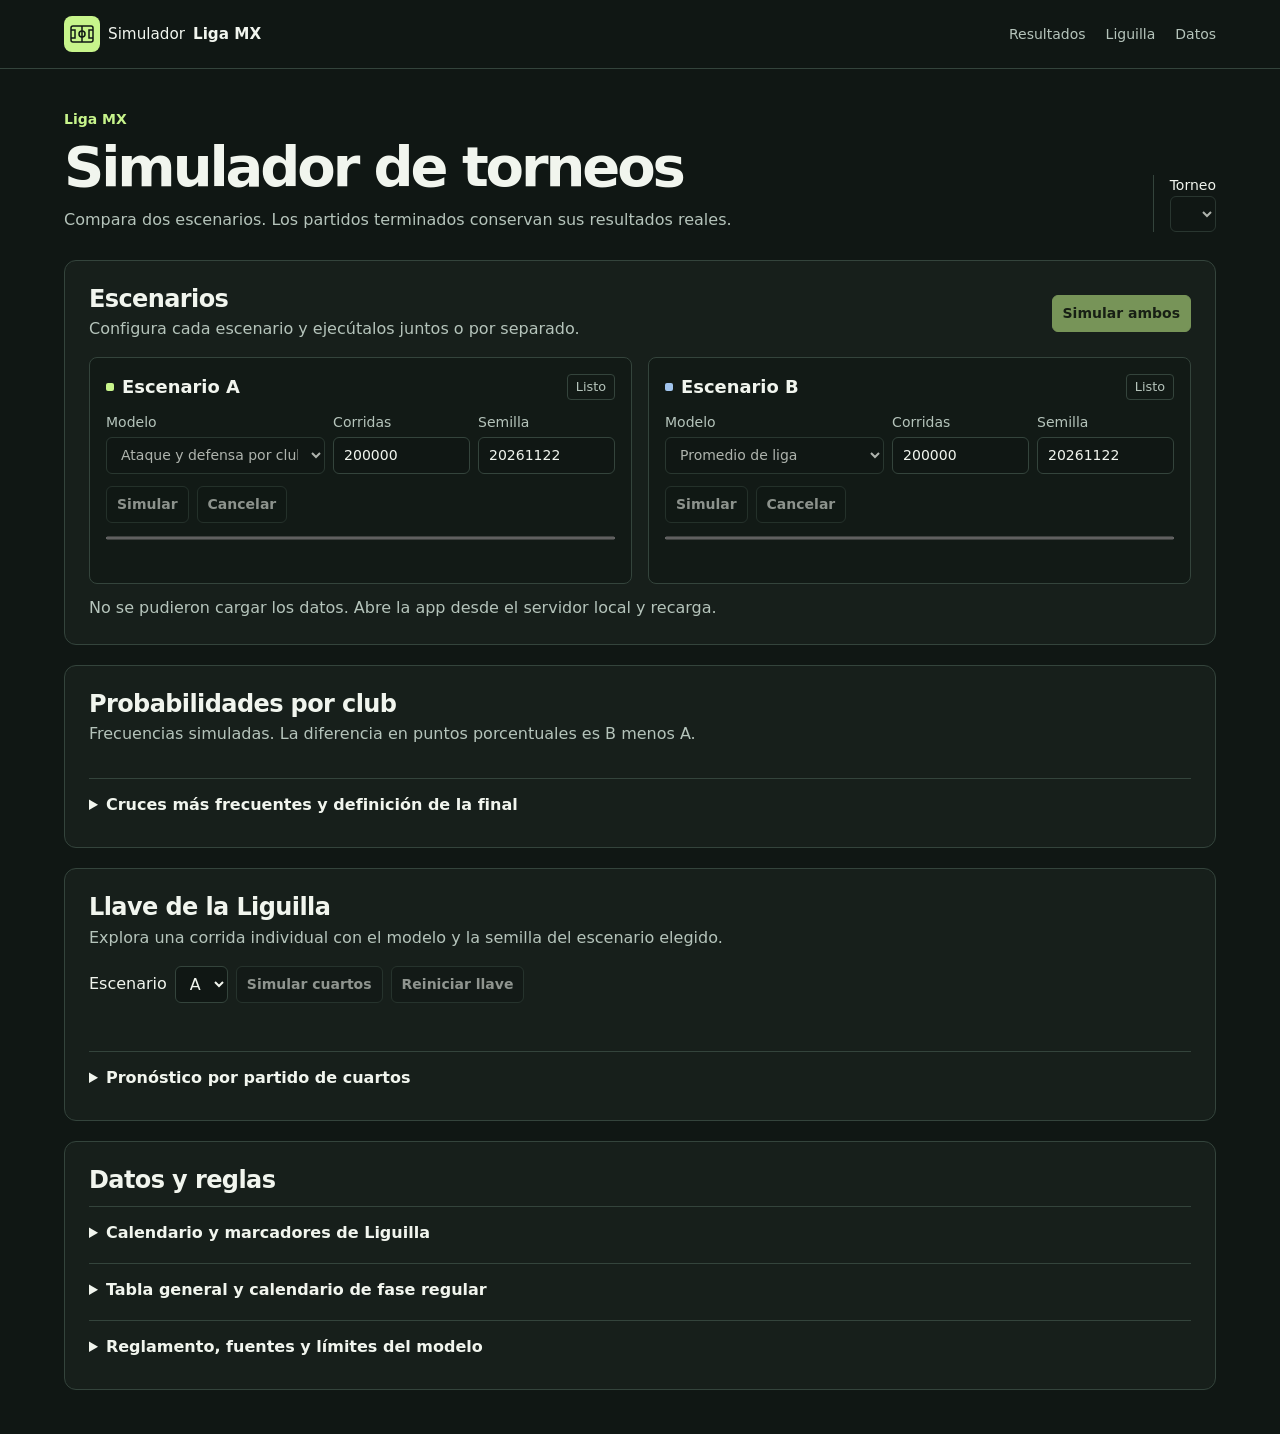
==== app/index.html @ ff56b359 "feat: publish rolling Liga MX simulator" ====
<!doctype html>
<html lang="es-MX">
<head>
  <meta charset="utf-8">
  <meta name="viewport" content="width=device-width, initial-scale=1">
  <meta name="theme-color" content="#101714">
  <title>Simulador Liga MX · Apertura 2026</title>
  <link rel="icon" href="pitch.svg" type="image/svg+xml">
  <link rel="stylesheet" href="styles.css">
  <script type="module" src="dashboard.mjs"></script>
</head>
<body>
  <header class="masthead">
    <div class="shell mast-inner">
      <a class="brand" href="#main"><img src="pitch.svg" alt="" width="36" height="36">Simulador <strong>Liga MX</strong></a>
      <nav aria-label="Secciones"><a href="#resultados">Resultados</a><a href="#liguilla">Liguilla</a><a href="#datos">Datos</a></nav>
    </div>
  </header>
  <main id="main" class="shell">
    <div class="title">
      <div><p class="eyebrow">Liga MX</p><h1 id="edition-title">Simulador de torneos</h1><p>Compara dos escenarios. Los partidos terminados conservan sus resultados reales.</p></div>
      <div class="cutoff"><label for="edition-picker">Torneo</label><select id="edition-picker" disabled></select><span id="edition-status" role="status"></span></div>
    </div>
    <noscript><p>Activa JavaScript para ejecutar las simulaciones.</p></noscript>
    <section aria-labelledby="setup-title" class="panel setup">
      <div class="section-head"><div><h2 id="setup-title">Escenarios</h2><p>Configura cada escenario y ejecútalos juntos o por separado.</p></div><button id="run-both" class="primary" disabled>Simular ambos</button></div>
      <div id="scenarios" class="split"></div>
      <p id="load-status" role="status">Cargando los datos del torneo…</p>
    </section>
    <section id="resultados" aria-labelledby="results-title" class="panel">
      <div class="section-head"><div><h2 id="results-title">Probabilidades por club</h2><p>Frecuencias simuladas. La diferencia en puntos porcentuales es B menos A.</p></div></div>
      <div id="highlights" class="split metrics"></div>
      <div id="probabilities"></div>
      <details><summary>Cruces más frecuentes y definición de la final</summary><div id="matchups" class="split detail-grid"></div></details>
    </section>
    <section id="liguilla" aria-labelledby="bracket-title" class="panel">
      <div class="section-head"><div><h2 id="bracket-title">Llave de la Liguilla</h2><p>Explora una corrida individual con el modelo y la semilla del escenario elegido.</p></div></div>
      <div class="bracket-controls"><label for="bracket-scenario">Escenario</label><select id="bracket-scenario"><option value="0">A</option><option value="1">B</option></select><button id="next-round" disabled>Simular cuartos</button><button id="reset-bracket" disabled>Reiniciar llave</button></div>
      <p id="bracket-status" role="status" class="bracket-status"></p>
      <div id="bracket" class="bracket"></div>
      <details id="projection" hidden><summary>Tabla simulada de fase regular</summary><div id="projected-standings"></div></details>
      <details><summary>Pronóstico por partido de cuartos</summary><div id="fixtures"></div></details>
    </section>
    <section id="datos" aria-labelledby="data-title" class="panel">
      <h2 id="data-title">Datos y reglas</h2>
      <details><summary>Calendario y marcadores de Liguilla</summary><div id="playoff-results"></div></details>
      <details><summary>Tabla general y calendario de fase regular</summary><div id="standings"></div><label class="archive-filter">Filtrar por club <select id="club-filter"><option value="all">Todos</option></select></label><div id="archive"></div></details>
      <details><summary>Reglamento, fuentes y límites del modelo</summary>
        <ul>
          <li>Los ocho primeros clasifican sin Play-In. Los cruces de cuartos son 1–8, 2–7, 3–6 y 4–5.</li>
          <li>En semifinales se reordenan los cuatro clubes por su posición original.</li>
          <li>Todas las series son de ida y vuelta. En cuartos y semifinales, la mejor posición desempata el global.</li>
          <li>Una final empatada en el global va a dos tiempos de 15 minutos y, si persiste, a penales.</li>
          <li>Los marcadores terminados y las localías publicadas se mantienen fijos.</li>
          <li>Sin localía publicada, se supone que el mejor clasificado cierra en casa.</li>
          <li>La tabla final publicada fija los puestos al terminar la fase regular.</li>
          <li>En tablas simuladas, se usan puntos, diferencia, goles y goles de visita con igual número de salidas.</li>
          <li>Si persiste un empate simulado, se sortea el orden; no se pronostican Fair Play ni cociente.</li>
        </ul>
        <p>El modelo Poisson no incorpora lesiones, alineaciones ni cuotas. El modelo por club rindió peor que el promedio de liga en una prueba de 36 partidos.</p>
        <p>Los tiempos extra usan un tercio de la tasa de gol de la vuelta. Cada penal tiene una conversión supuesta del 75%.</p>
        <p><a href="https://ligamx.net/cancha/tablas/tablaGeneralClasificacion/sp/60e74c9a334e55">Tabla oficial</a> · <a id="rules-source" href="https://ligamx.net/cancha/reglamentos">Reglamento del torneo</a> · <a href="https://ligamx.net/cancha/calendarios">Calendario</a> · <a href="https://site.api.espn.com/apis/site/v2/sports/soccer/mex.1/scoreboard?dates=20261122">Resultados ESPN</a></p>
      </details>
    </section>
  </main>
  <template id="scenario-template">
    <form class="scenario">
      <div class="scenario-head"><h3></h3><span class="state" aria-hidden="true"></span></div>
      <fieldset class="fields">
        <label>Modelo<select name="model"><option value="club">Ataque y defensa por club</option><option value="league">Promedio de liga</option></select></label>
        <label>Corridas<input name="runs" type="number" min="100" max="200000" step="1" value="200000" required></label>
        <label>Semilla<input name="seed" type="number" min="0" max="4294967295" step="1" value="20261122" required></label>
      </fieldset>
      <div class="scenario-actions"><button type="submit">Simular</button><button type="button" class="cancel" disabled>Cancelar</button></div>
      <progress max="1" value="0"></progress><p role="status" class="scenario-message"></p>
    </form>
  </template>
</body>
</html>
---- app/styles.css ----
:root {
  color-scheme: dark;
  --page: #101714; --panel: #171f1b; --well: #121a16; --edge: #34443c;
  --text: #f1f5ee; --muted: #b5c4bb; --accent: #c7f48b; --compare: #a1c4ed;
  --pad: 24px; --radius: 12px;
  font: 16px/1.5 system-ui, -apple-system, sans-serif;
}
* { box-sizing: border-box; }
body { margin: 0; color: var(--text); background: var(--page); }
.shell { width: min(100% - 48px, 1152px); margin-inline: auto; }
.masthead { border-bottom: 1px solid var(--edge); }
.mast-inner { min-height: 68px; display: flex; align-items: center; justify-content: space-between; gap: 12px; flex-wrap: wrap; }
.brand { display: inline-flex; align-items: center; gap: 8px; font-size: .95rem; }
nav { display: flex; gap: 20px; font-size: .875rem; color: var(--muted); }
nav a, .brand { color: inherit; text-decoration: none; }
nav a:hover { color: var(--accent); }
a { color: var(--accent); }
:focus-visible { outline: 2px solid var(--accent); outline-offset: 3px; }
.title { display: flex; align-items: end; justify-content: space-between; gap: 16px; padding-block: 40px 28px; }
h1,h2,h3,h4,p { margin: 0; }
h1,h2,h3,h4 { font-weight: 650; line-height: 1.18; text-wrap: balance; }
h1 { font-size: 3.5rem; letter-spacing: -.055em; margin-block: 4px 8px; }
h2 { font-size: 1.5rem; letter-spacing: -.025em; }
h3 { font-size: 1.12rem; }
.eyebrow { color: var(--accent); font-size: .875rem; font-weight: 650; }
.title p:not(.eyebrow), .section-head p, .scenario-message, .cutoff span, #load-status, .bracket-status, .muted { color: var(--muted); }
.cutoff { padding-inline-start: 16px; border-inline-start: 1px solid var(--edge); display: grid; flex: none; font-size: .875rem; }
.panel { background: var(--panel); border: 1px solid var(--edge); border-radius: var(--radius); margin-bottom: 20px; padding: var(--pad); min-width: 0; }
.section-head { display: flex; justify-content: space-between; align-items: center; gap: 12px; margin-bottom: 16px; flex-wrap: wrap; }
.section-head p { margin-top: 4px; }
.split { display: grid; grid-template-columns: repeat(2,minmax(0,1fr)); gap: 16px; }
.scenario { min-width: 0; background: var(--well); border: 1px solid var(--edge); border-radius: 8px; padding: 16px; --series: var(--accent); }
.scenario:nth-child(2), .series-b { --series: var(--compare); }
.scenario-head { display: flex; justify-content: space-between; gap: 8px; align-items: center; margin-bottom: 12px; }
.scenario h3::before { content: ''; display: inline-block; width: 8px; height: 8px; margin-right: 8px; border-radius: 2px; vertical-align: .13em; background: var(--series); }
.state { color: var(--muted); font-size: .8rem; padding: 2px 8px; border: 1px solid var(--edge); border-radius: 4px; }
.state[data-state="running"] { color: var(--series); }
.state[data-state="error"] { color: #ffb6ac; }
.fields { margin: 0; padding: 0; border: 0; min-width: 0; display: grid; grid-template-columns: minmax(0,1.6fr) repeat(2,minmax(0,1fr)); gap: 8px; }
.fields label, .archive-filter { display: grid; gap: 4px; color: var(--muted); font-size: .875rem; }
button,input,select { font: inherit; color: var(--text); border: 1px solid var(--edge); background: var(--page); border-radius: 6px; padding: 7px 10px; min-height: 36px; }
input,select { min-width: 0; width: 100%; }
button { cursor: pointer; font-size: .875rem; font-weight: 650; }
button:hover:not(:disabled) { border-color: var(--muted); background: #253129; }
button:disabled { opacity: .55; cursor: default; }
button.primary { background: var(--accent); border-color: var(--accent); color: #18200f; }
button.primary:hover:not(:disabled) { background: #d9fbaa; }
.scenario-actions, .bracket-controls { display: flex; align-items: center; gap: 8px; flex-wrap: wrap; margin-top: 12px; }
progress { display: block; width: 100%; height: 6px; margin-block: 12px 6px; accent-color: var(--series); }
.scenario-message, .bracket-status { font-size: .85rem; min-height: 1.5em; font-variant-numeric: tabular-nums; }
#load-status:empty { display: none; }
#load-status { margin-top: 12px; }
.metrics { margin-bottom: 16px; }
.metric { border-top: 1px solid var(--edge); padding-top: 8px; --series: var(--accent); min-width: 0; }
.metric.series-b { --series: var(--compare); }
.metric p { color: var(--muted); font-size: .85rem; }
.metric strong { font-size: 1.6rem; letter-spacing: -.04em; font-variant-numeric: tabular-nums; color: var(--series); }
.scroll { overflow-x: auto; max-width: 100%; }
table { width: 100%; border-collapse: collapse; text-align: left; font-variant-numeric: tabular-nums; font-size: .875rem; }
th,td { padding: 8px; border-bottom: 1px solid var(--edge); }
thead th { color: var(--muted); font-weight: 500; white-space: nowrap; }
tbody th { font-weight: 650; }
.bar-cell { min-width: 104px; }
.bar { display: block; height: 4px; width: 100%; max-width: 125px; margin-top: 4px; border-radius: 6px; background: var(--edge); overflow: hidden; }
.bar i { display: block; height: 100%; background: var(--series, var(--accent)); }
details { border-top: 1px solid var(--edge); margin-top: 12px; padding-top: 8px; }
summary { padding-block: 6px; cursor: pointer; font-weight: 650; }
details p, details ul, .detail-grid { margin-block: 8px; }
.detail-grid > div { min-width: 0; }
.detail-grid h4 { margin-top: 12px; }
.bracket-controls select { width: auto; }
.bracket-status { margin-block: 8px; }
.bracket { display: grid; grid-template-columns: repeat(3,minmax(0,1fr)); gap: 20px; }
.round { display: grid; align-content: start; gap: 8px; }
.round h3 { padding-bottom: 4px; }
.tie { background: var(--well); border: 1px solid var(--edge); border-radius: 8px; padding: 8px 12px; }
.team { display: grid; grid-template-columns: 1.5rem 1fr auto; align-items: center; gap: 4px; padding-block: 4px; }
.team + .team { border-top: 1px solid var(--edge); }
.team span:first-child { font-size: .8rem; color: var(--muted); }
.team.winner { color: var(--accent); font-weight: 650; }
.tie p { font-size: .8rem; color: var(--muted); margin-top: 4px; }
.archive-filter { max-width: 240px; margin-block: 12px; }
main { padding-bottom: 24px; }
@media (max-width: 760px) {
  :root { --pad: 16px; }
  .shell { width: calc(100% - 32px); }
  .title { padding-block: 24px 20px; align-items: start; flex-direction: column; }
  h1 { font-size: 2.5rem; }
  .split:not(.metrics), .bracket { grid-template-columns: minmax(0,1fr); }
  button,input,select { min-height: 48px; }
  button { font-size: 1rem; }
}
@media (max-width: 420px) {
  .mast-inner { padding-block: 8px; }
  .fields { grid-template-columns: repeat(2,minmax(0,1fr)); }
  .fields label:first-child { grid-column: 1 / -1; }
  .metric strong { font-size: 1.2rem; }
}
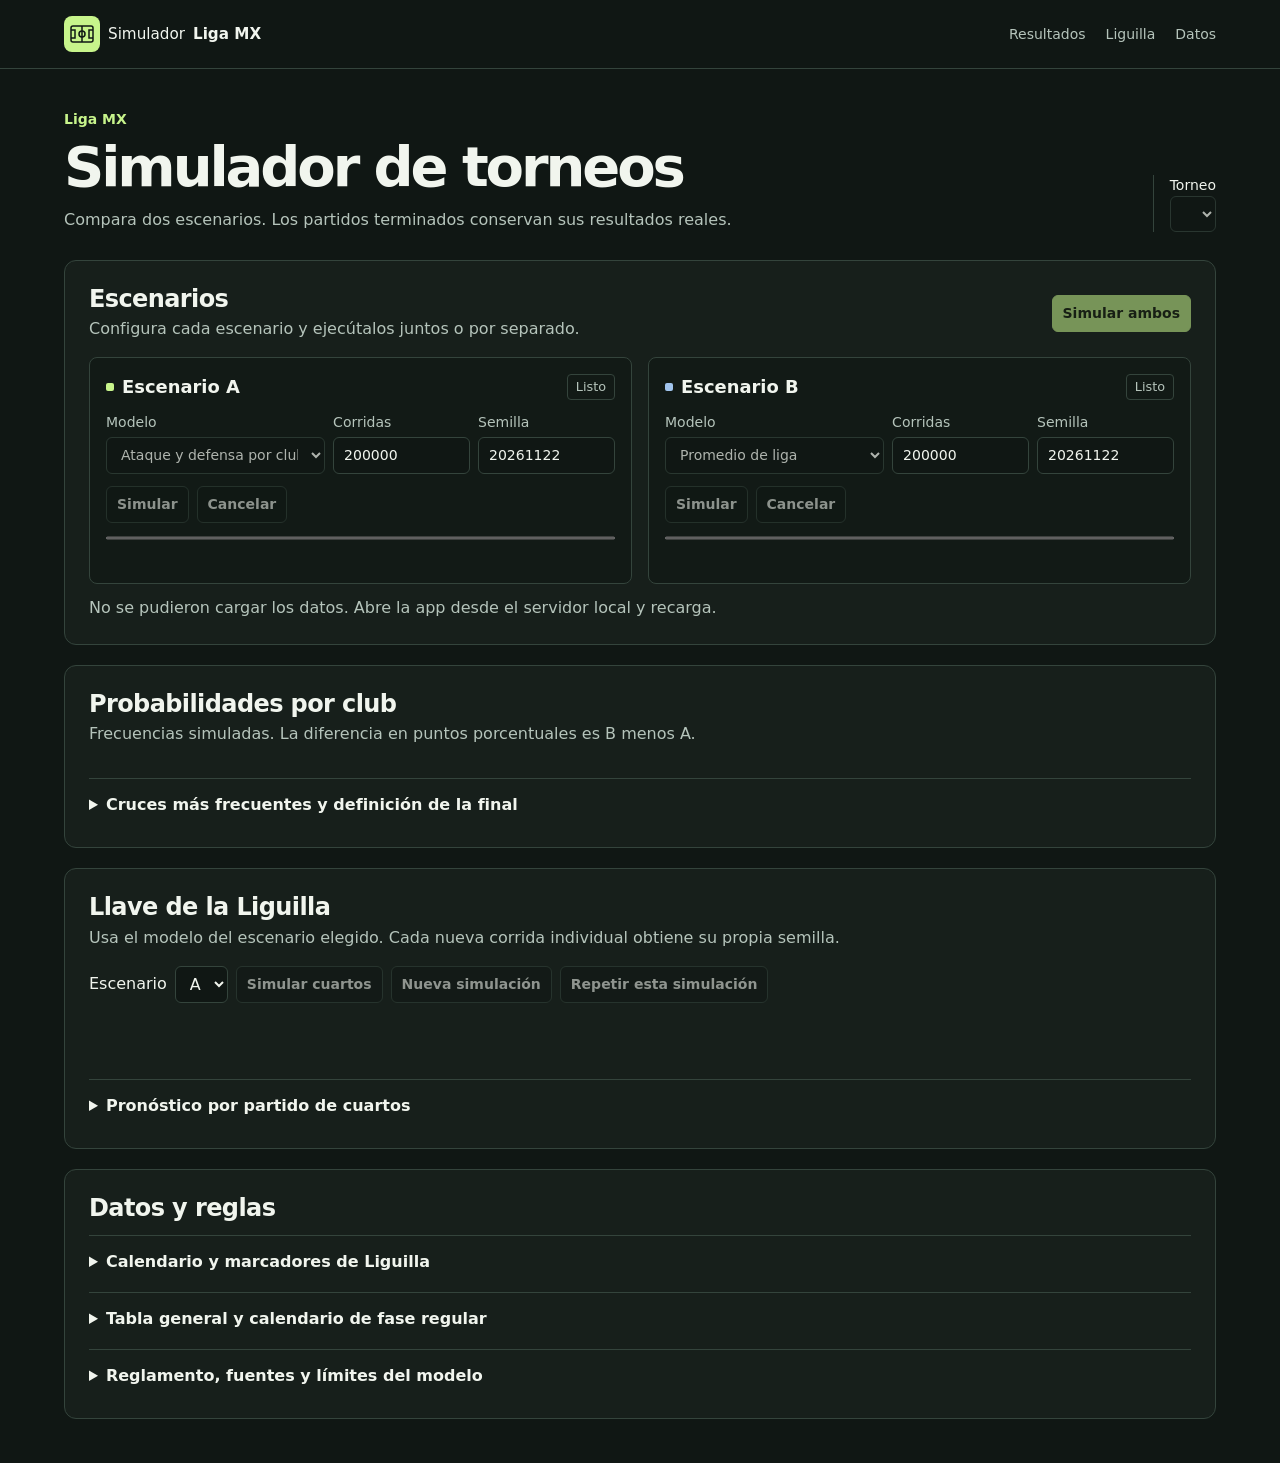
==== commit e314a9fb: "fix: vary individual bracket simulations" ====
--- a/app/index.html
+++ b/app/index.html
@@ -34,12 +34,13 @@
       <details><summary>Cruces más frecuentes y definición de la final</summary><div id="matchups" class="split detail-grid"></div></details>
     </section>
     <section id="liguilla" aria-labelledby="bracket-title" class="panel">
-      <div class="section-head"><div><h2 id="bracket-title">Llave de la Liguilla</h2><p>Explora una corrida individual con el modelo y la semilla del escenario elegido.</p></div></div>
-      <div class="bracket-controls"><label for="bracket-scenario">Escenario</label><select id="bracket-scenario"><option value="0">A</option><option value="1">B</option></select><button id="next-round" disabled>Simular cuartos</button><button id="reset-bracket" disabled>Reiniciar llave</button></div>
+      <div class="section-head"><div><h2 id="bracket-title">Llave de la Liguilla</h2><p>Usa el modelo del escenario elegido. Cada nueva corrida individual obtiene su propia semilla.</p></div></div>
+      <div class="bracket-controls"><label for="bracket-scenario">Escenario</label><select id="bracket-scenario"><option value="0">A</option><option value="1">B</option></select><button id="next-round" disabled>Simular cuartos</button><button id="new-bracket" disabled>Nueva simulación</button><button id="replay-bracket" disabled>Repetir esta simulación</button></div>
+      <p id="bracket-seed" class="bracket-status"></p>
       <p id="bracket-status" role="status" class="bracket-status"></p>
       <div id="bracket" class="bracket"></div>
       <details id="projection" hidden><summary>Tabla simulada de fase regular</summary><div id="projected-standings"></div></details>
-      <details><summary>Pronóstico por partido de cuartos</summary><div id="fixtures"></div></details>
+      <details><summary>Pronóstico por partido de cuartos</summary><p>El pronóstico muestra el marcador más probable, no el resultado sorteado.</p><div id="fixtures"></div></details>
     </section>
     <section id="datos" aria-labelledby="data-title" class="panel">
       <h2 id="data-title">Datos y reglas</h2>
@@ -58,6 +59,8 @@
           <li>Si persiste un empate simulado, se sortea el orden; no se pronostican Fair Play ni cociente.</li>
         </ul>
         <p>El modelo Poisson no incorpora lesiones, alineaciones ni cuotas. El modelo por club rindió peor que el promedio de liga en una prueba de 36 partidos.</p>
+        <p>Ambos escenarios reducen 23% la expectativa de gol en Liguilla, según 14 series de Apertura 2025 y Clausura 2026.</p>
+        <p>El ajuste no cambia los resultados reales ni las simulaciones de fase regular.</p>
         <p>Los tiempos extra usan un tercio de la tasa de gol de la vuelta. Cada penal tiene una conversión supuesta del 75%.</p>
         <p><a href="https://ligamx.net/cancha/tablas/tablaGeneralClasificacion/sp/60e74c9a334e55">Tabla oficial</a> · <a id="rules-source" href="https://ligamx.net/cancha/reglamentos">Reglamento del torneo</a> · <a href="https://ligamx.net/cancha/calendarios">Calendario</a> · <a href="https://site.api.espn.com/apis/site/v2/sports/soccer/mex.1/scoreboard?dates=20261122">Resultados ESPN</a></p>
       </details>
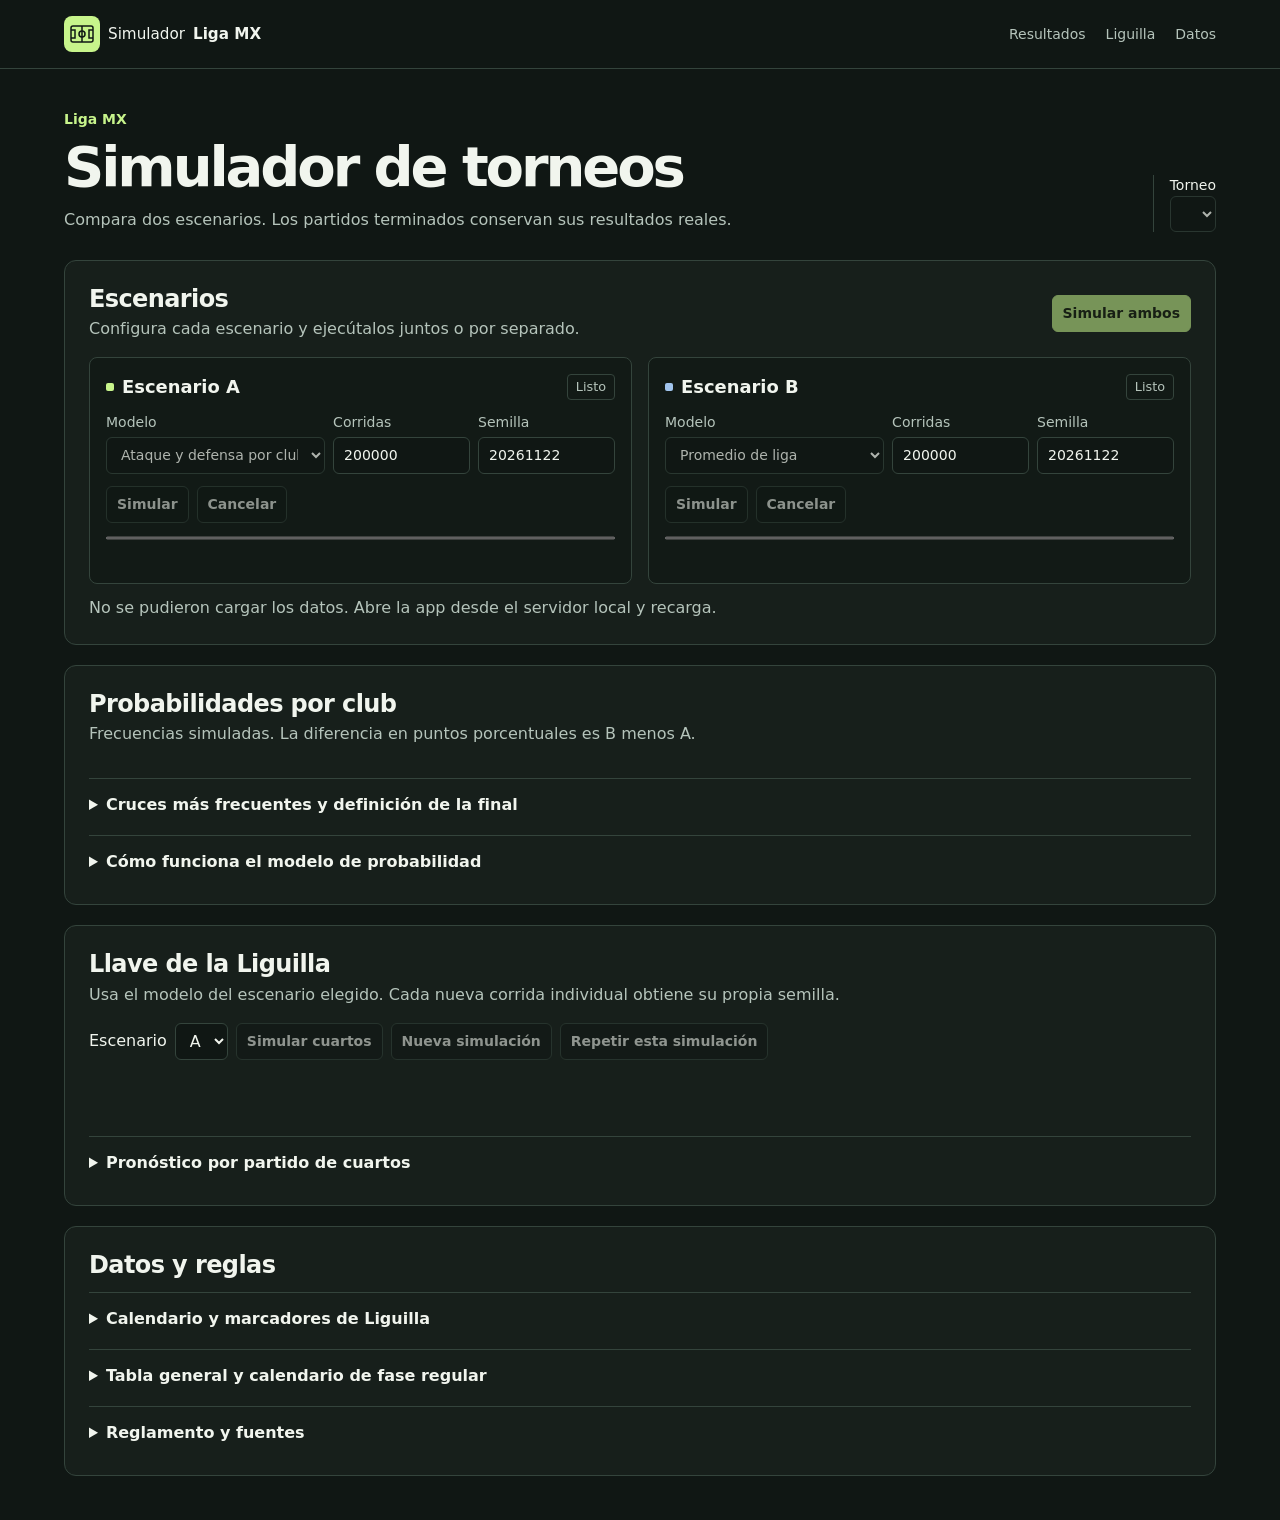
==== commit fc6dbc64: "docs: explain Liga MX scoring models" ====
--- a/app/index.html
+++ b/app/index.html
@@ -32,6 +32,23 @@
       <div id="highlights" class="split metrics"></div>
       <div id="probabilities"></div>
       <details><summary>Cruces más frecuentes y definición de la final</summary><div id="matchups" class="split detail-grid"></div></details>
+      <details id="modelo">
+        <summary>Cómo funciona el modelo de probabilidad</summary>
+        <p>La distribución de Poisson asigna una probabilidad a cada número de goles según el promedio esperado. El simulador sortea los goles de cada equipo por separado.</p>
+        <h3>Cómo se calculan los goles esperados</h3>
+        <ul>
+          <li><strong>Por club:</strong> estima el ataque de cada equipo y la defensa del rival. Distingue entre local y visitante. Para el Apertura 2026, usa los 153 partidos de fase regular.</li>
+          <li><strong>Promedio de liga:</strong> usa los promedios de goles de local y visitante, sin distinguir entre equipos.</li>
+          <li><strong>En Liguilla:</strong> ambos modelos multiplican la expectativa de gol por 0.77. El ajuste se basa en 14 series del Apertura 2025 y Clausura 2026.</li>
+        </ul>
+        <h3>Ejemplo: Guadalajara vs. Pachuca</h3>
+        <p>Con Guadalajara de local, el modelo por club del Apertura 2026 estima 1.04 goles contra 0.87. Son promedios, no marcadores. El marcador exacto más probable es <strong>1–0 (15.3%)</strong>. Al sumar los marcadores posibles, Guadalajara gana el 38.6%, empata el 31.6% y pierde el 29.9%.</p>
+        <h3>Cómo se simula el torneo</h3>
+        <p>El simulador conserva los marcadores reales y sortea solo los pendientes. Suma ida y vuelta y aplica los <a href="#reglamento">desempates de cada ronda</a>.</p>
+        <p>Si hay prórroga, usa un tercio de la expectativa de gol de la vuelta. Cada penal tiene un 75% de probabilidad de entrar, sin distinguir al lanzador.</p>
+        <p>Una corrida individual muestra un desenlace posible. Las corridas masivas cuentan cuántas veces ocurre cada desenlace. Por ejemplo, 50,000 títulos en 200,000 corridas equivalen al 25% dentro del modelo.</p>
+        <p><strong>Límites:</strong> el modelo no incorpora bajas, alineaciones, cuotas ni cambios tácticos. En una prueba de 36 partidos, el modelo por club rindió peor que el promedio de liga. Conviene comparar ambos: un modelo más detallado no necesariamente predice mejor.</p>
+      </details>
     </section>
     <section id="liguilla" aria-labelledby="bracket-title" class="panel">
       <div class="section-head"><div><h2 id="bracket-title">Llave de la Liguilla</h2><p>Usa el modelo del escenario elegido. Cada nueva corrida individual obtiene su propia semilla.</p></div></div>
@@ -46,7 +63,8 @@
       <h2 id="data-title">Datos y reglas</h2>
       <details><summary>Calendario y marcadores de Liguilla</summary><div id="playoff-results"></div></details>
       <details><summary>Tabla general y calendario de fase regular</summary><div id="standings"></div><label class="archive-filter">Filtrar por club <select id="club-filter"><option value="all">Todos</option></select></label><div id="archive"></div></details>
-      <details><summary>Reglamento, fuentes y límites del modelo</summary>
+      <details>
+        <summary id="reglamento">Reglamento y fuentes</summary>
         <ul>
           <li>Los ocho primeros clasifican sin Play-In. Los cruces de cuartos son 1–8, 2–7, 3–6 y 4–5.</li>
           <li>En semifinales se reordenan los cuatro clubes por su posición original.</li>
@@ -58,10 +76,6 @@
           <li>En tablas simuladas, se usan puntos, diferencia, goles y goles de visita con igual número de salidas.</li>
           <li>Si persiste un empate simulado, se sortea el orden; no se pronostican Fair Play ni cociente.</li>
         </ul>
-        <p>El modelo Poisson no incorpora lesiones, alineaciones ni cuotas. El modelo por club rindió peor que el promedio de liga en una prueba de 36 partidos.</p>
-        <p>Ambos escenarios reducen 23% la expectativa de gol en Liguilla, según 14 series de Apertura 2025 y Clausura 2026.</p>
-        <p>El ajuste no cambia los resultados reales ni las simulaciones de fase regular.</p>
-        <p>Los tiempos extra usan un tercio de la tasa de gol de la vuelta. Cada penal tiene una conversión supuesta del 75%.</p>
         <p><a href="https://ligamx.net/cancha/tablas/tablaGeneralClasificacion/sp/60e74c9a334e55">Tabla oficial</a> · <a id="rules-source" href="https://ligamx.net/cancha/reglamentos">Reglamento del torneo</a> · <a href="https://ligamx.net/cancha/calendarios">Calendario</a> · <a href="https://site.api.espn.com/apis/site/v2/sports/soccer/mex.1/scoreboard?dates=20261122">Resultados ESPN</a></p>
       </details>
     </section>
